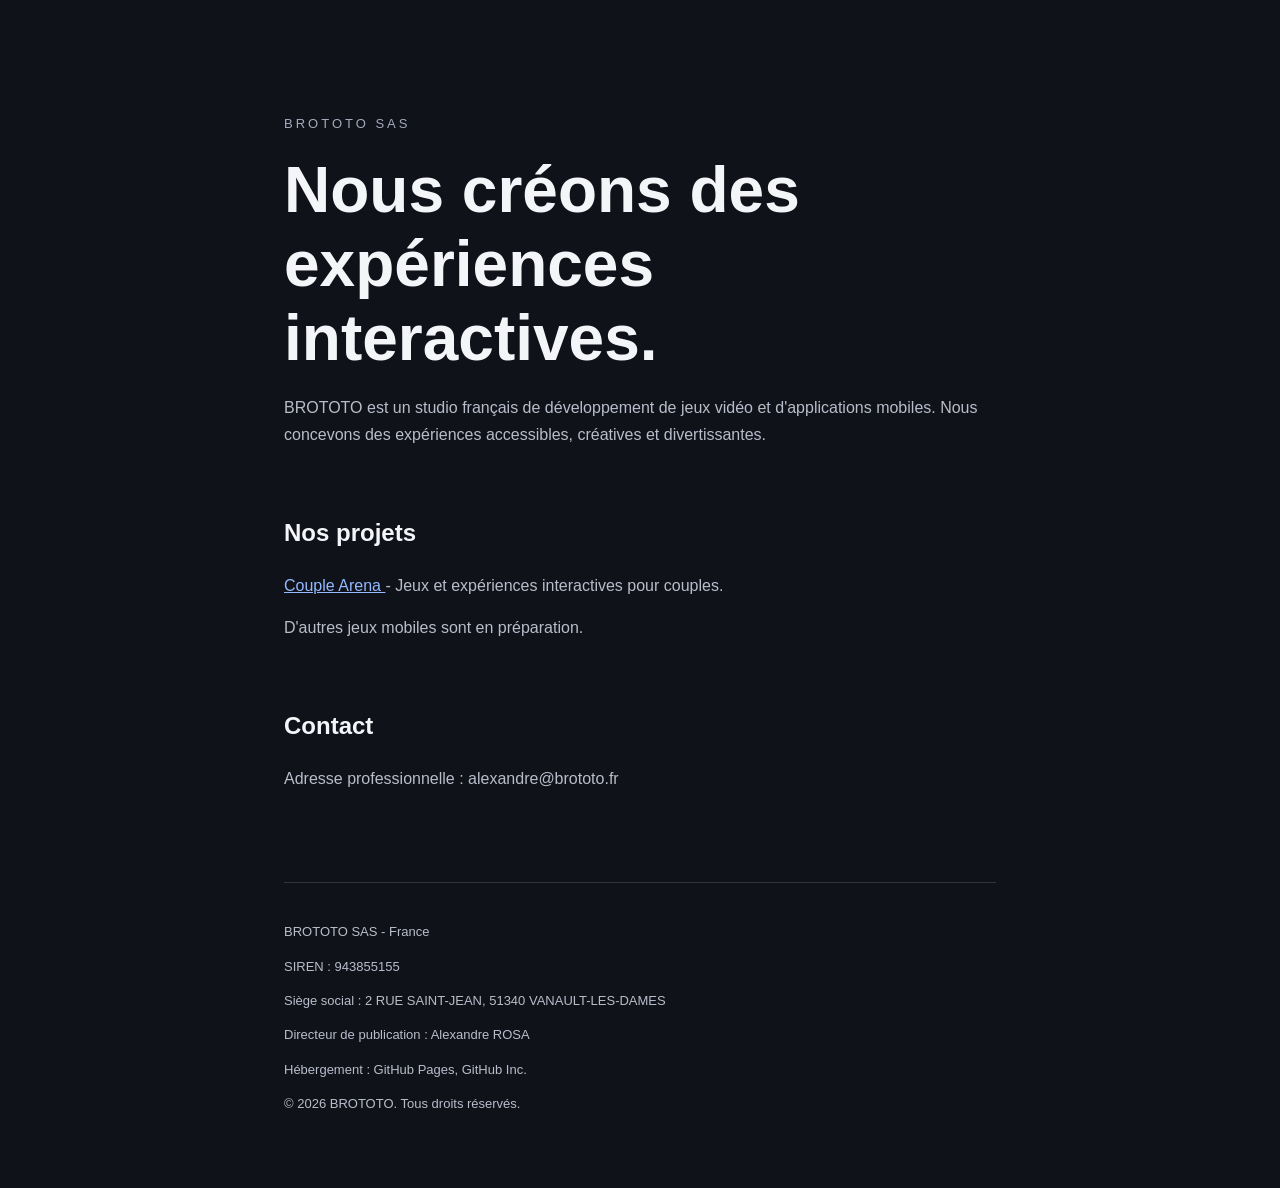
==== index.html @ 340cdde4 "Remove capital social information from footer" ====
<!DOCTYPE html>
<html lang="fr">
<head>
  <meta charset="UTF-8">
  <meta name="viewport" content="width=device-width, initial-scale=1">
  <meta name="description"
        content="BROTOTO, studio de développement de jeux et applications mobiles.">
  <title>BROTOTO - Jeux et applications</title>
  <style>
    * { box-sizing: border-box; }
    body {
      margin: 0;
      background: #10121a;
      color: #f4f5f8;
      font: 16px Arial, sans-serif;
      line-height: 1.65;
    }
    main {
      max-width: 760px;
      margin: 0 auto;
      padding: 100px 24px 60px;
    }
    .tag {
      color: #a5a9bb;
      letter-spacing: 3px;
      font-size: 13px;
    }
    h1 {
      font-size: clamp(36px, 7vw, 64px);
      line-height: 1.15;
      margin: 20px 0;
    }
    p { color: #b9bdca; }
    a { color: #94b9ff; }
    section { margin-top: 65px; }
    footer {
      margin-top: 90px;
      border-top: 1px solid #303440;
      padding-top: 25px;
      font-size: 13px;
      color: #9296a4;
    }
  </style>
</head>
<body>
  <main>
    <p class="tag">BROTOTO SAS</p>

    <h1>Nous créons des expériences interactives.</h1>

    <p>
      BROTOTO est un studio français de développement
      de jeux vidéo et d'applications mobiles.
      Nous concevons des expériences accessibles,
      créatives et divertissantes.
    </p>

    <section>
      <h2>Nos projets</h2>
      <p>
        <a href="https://couple-arena.com">
          Couple Arena
        </a>
        - Jeux et expériences interactives pour couples.
      </p>
      <p>
        D'autres jeux mobiles sont en préparation.
      </p>
    </section>

    <section>
      <h2>Contact</h2>
      <p>Adresse professionnelle : alexandre@brototo.fr</p>
    </section>

    <footer>
      <p>BROTOTO SAS - France</p>
      <p>SIREN : 943855155</p>
      <p>Siège social : 2 RUE SAINT-JEAN, 51340 VANAULT-LES-DAMES</p>
      <p>Directeur de publication : Alexandre ROSA</p>
      <p>Hébergement : GitHub Pages, GitHub Inc.</p>
      <p>© 2026 BROTOTO. Tous droits réservés.</p>
    </footer>
  </main>
</body>
</html>
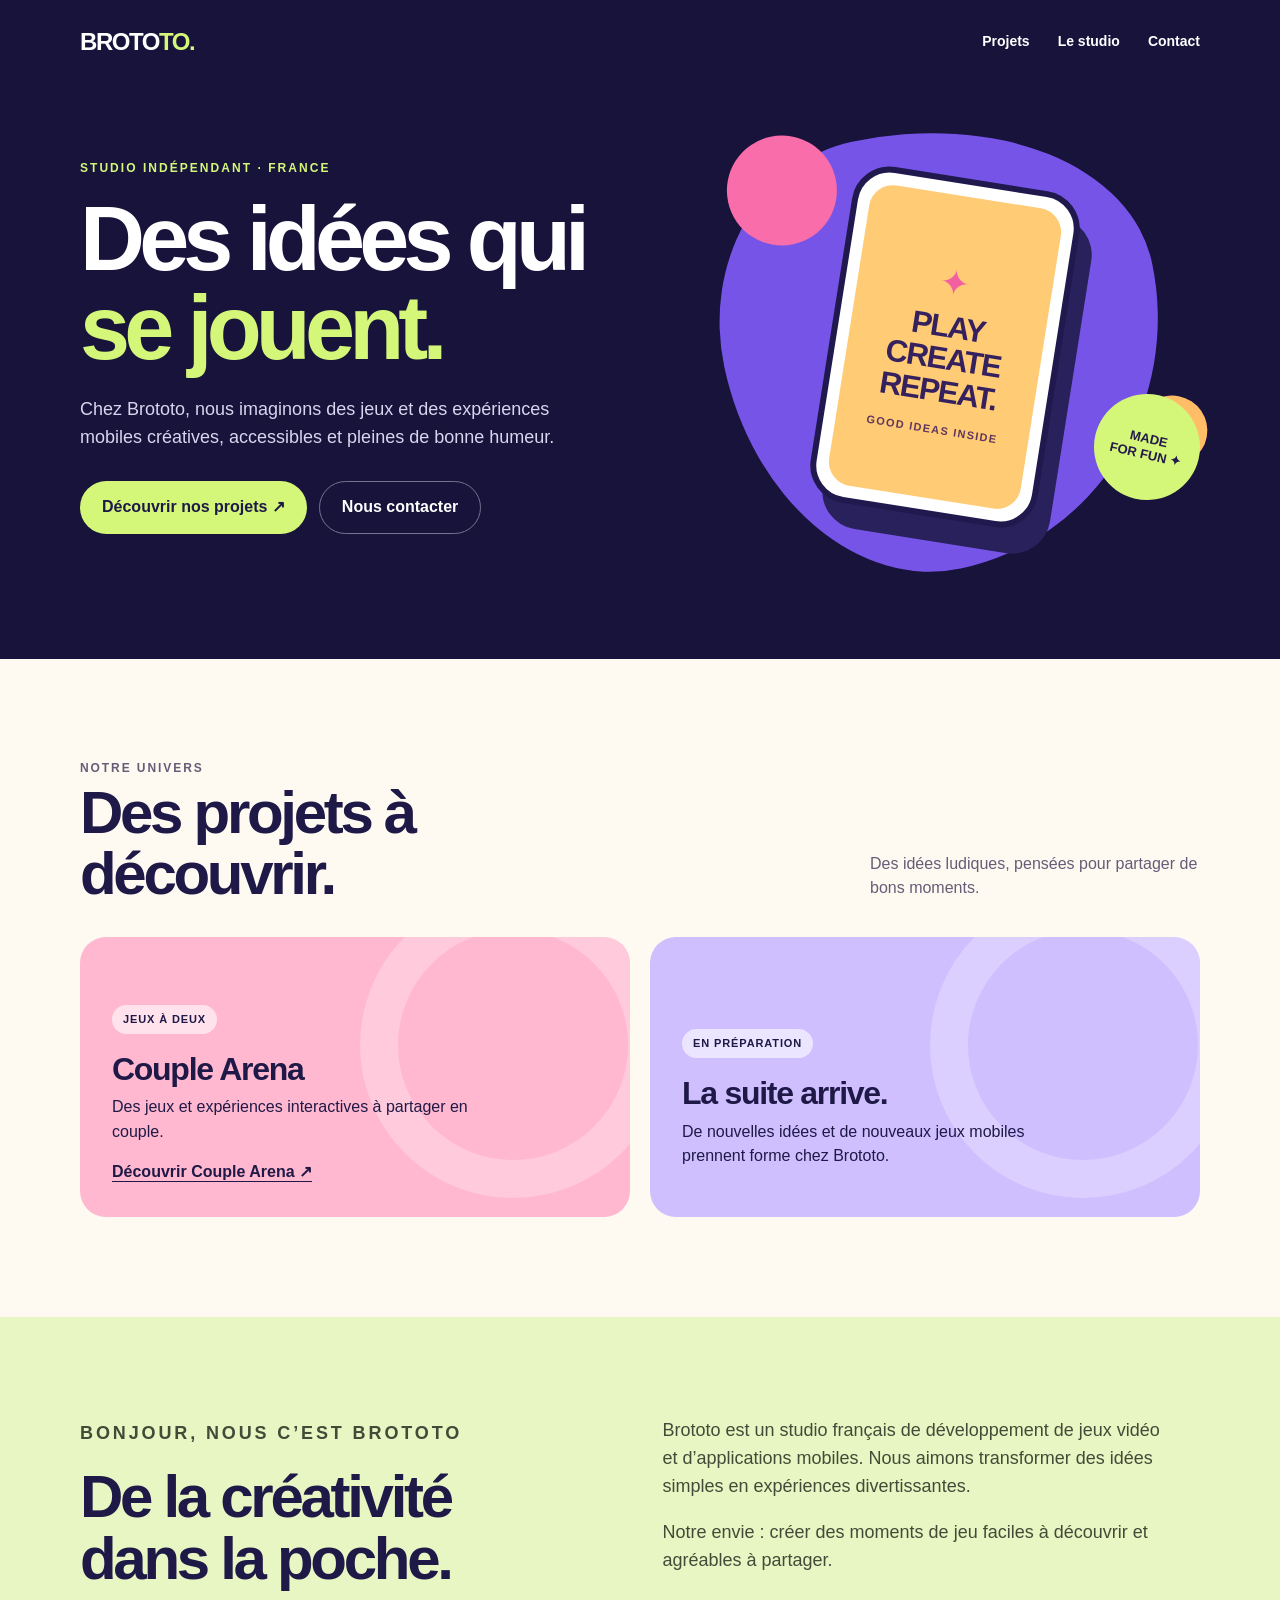
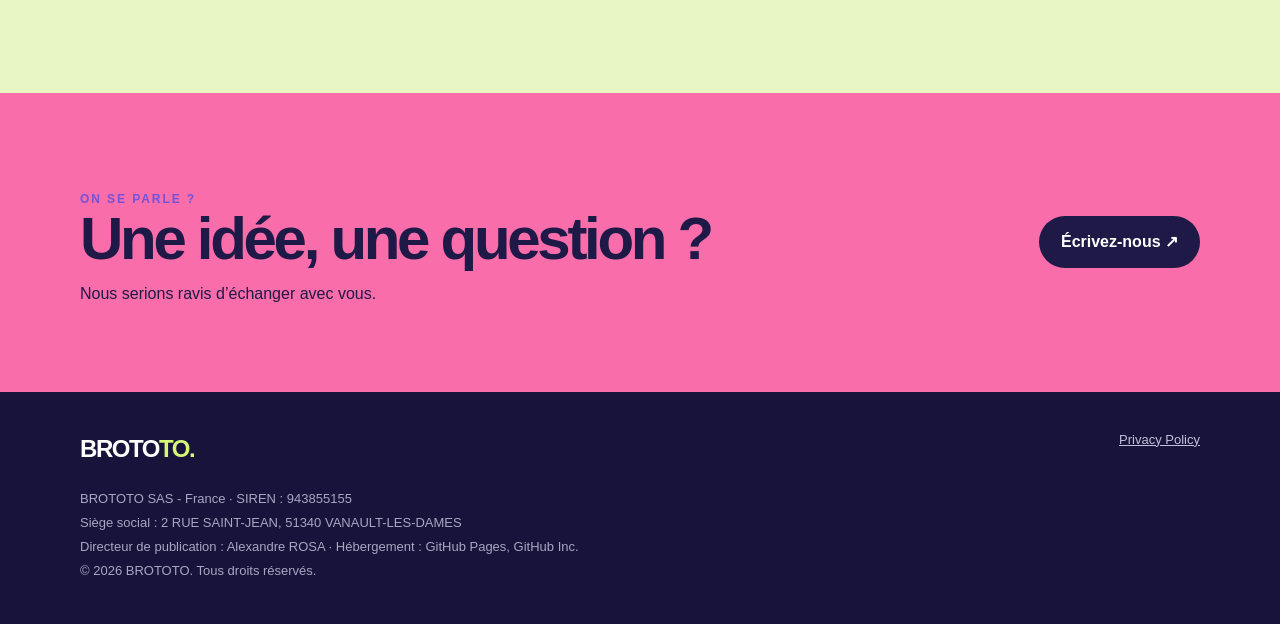
==== commit adaa6c1a: "Revise HTML structure and update site metadata Updated the website's meta description and title, mod" ====
--- a/index.html
+++ b/index.html
@@ -1,87 +1,123 @@
-
 <!DOCTYPE html>
 <html lang="fr">
 <head>
   <meta charset="UTF-8">
   <meta name="viewport" content="width=device-width, initial-scale=1">
-  <meta name="description"
-        content="BROTOTO, studio de développement de jeux et applications mobiles.">
-  <title>BROTOTO - Jeux et applications</title>
+  <meta name="description" content="Brototo est un studio français qui imagine des jeux et des expériences mobiles créatives.">
+  <meta name="theme-color" content="#17133b">
+  <title>BROTOTO — Des idées qui se jouent</title>
   <style>
+    :root { color-scheme: light; --ink: #1e1947; --pink: #f86daa; --purple: #7654e8; --lime: #d5f779; --cream: #fffaf1; }
     * { box-sizing: border-box; }
-    body {
-      margin: 0;
-      background: #10121a;
-      color: #f4f5f8;
-      font: 16px Arial, sans-serif;
-      line-height: 1.65;
+    html { scroll-behavior: smooth; }
+    body { margin: 0; background: var(--cream); color: var(--ink); font-family: Arial, Helvetica, sans-serif; line-height: 1.55; }
+    a { color: inherit; }
+    a:focus-visible { outline: 3px solid #f86daa; outline-offset: 5px; }
+    .wrap { width: min(1120px, calc(100% - 48px)); margin: auto; }
+    header { background: #17133b; color: white; }
+    .nav { min-height: 84px; display: flex; justify-content: space-between; align-items: center; gap: 24px; }
+    .brand { text-decoration: none; font-size: 24px; font-weight: 900; letter-spacing: -.06em; }
+    .brand span { color: var(--lime); }
+    nav { display: flex; gap: 28px; align-items: center; font-size: 14px; font-weight: 700; }
+    nav a { text-decoration: none; }
+    nav a:hover { color: var(--lime); }
+    .hero { overflow: hidden; background: #17133b; color: white; }
+    .hero-grid { display: grid; grid-template-columns: 1.05fr .95fr; gap: 45px; align-items: center; min-height: 575px; padding-top: 45px; padding-bottom: 95px; }
+    .eyebrow { margin: 0 0 18px; color: var(--lime); font-size: 12px; font-weight: 800; letter-spacing: .17em; text-transform: uppercase; }
+    h1, h2, h3, p { margin-top: 0; }
+    h1 { max-width: 650px; margin-bottom: 24px; font-size: clamp(52px, 7.5vw, 90px); line-height: .98; letter-spacing: -.065em; }
+    h1 em { color: var(--lime); font-style: normal; }
+    .intro { max-width: 500px; color: #d8d5ee; font-size: 18px; }
+    .actions { display: flex; flex-wrap: wrap; gap: 12px; margin-top: 30px; }
+    .button { display: inline-flex; align-items: center; justify-content: center; min-height: 52px; padding: 13px 22px; border-radius: 100px; background: var(--lime); color: var(--ink); font-weight: 800; text-decoration: none; transition: transform .2s; }
+    .button:hover { transform: translateY(-3px); }
+    .button.secondary { color: white; border: 1px solid #77718f; background: transparent; }
+    .art { position: relative; min-height: 390px; display: grid; place-items: center; }
+    .art-bg { position: absolute; width: min(100%, 440px); aspect-ratio: 1; border-radius: 39% 61% 57% 43% / 44% 41% 59% 56%; background: #7654e8; transform: rotate(-12deg); }
+    .art-bg::before, .art-bg::after { content: ''; position: absolute; border-radius: 50%; }
+    .art-bg::before { width: 110px; height: 110px; top: -22px; left: 38px; background: #f86daa; }
+    .art-bg::after { width: 70px; height: 70px; right: -20px; bottom: 56px; background: #ffbd67; }
+    .phone { z-index: 1; width: 230px; height: 340px; padding: 12px; border: 6px solid #20194e; border-radius: 38px; background: #fff; box-shadow: 16px 24px 0 #29215b; transform: rotate(9deg); }
+    .screen { height: 100%; display: flex; flex-direction: column; align-items: center; justify-content: center; border-radius: 24px; background: #ffcb75; text-align: center; overflow: hidden; }
+    .screen .sparkle { color: #f260a1; font-size: 36px; }
+    .screen strong { padding: 0 12px; color: #35215e; font-size: 31px; line-height: 1.05; letter-spacing: -.05em; }
+    .screen small { margin-top: 14px; color: #61365d; font-weight: 800; font-size: 11px; letter-spacing: .12em; }
+    .sticker { position: absolute; z-index: 2; right: 0; bottom: 42px; display: grid; place-items: center; width: 106px; height: 106px; border-radius: 50%; background: var(--lime); color: #241b4a; font-size: 13px; line-height: 1.2; font-weight: 900; text-align: center; transform: rotate(13deg); }
+    section { padding: 100px 0; }
+    .section-top { display: flex; align-items: end; justify-content: space-between; gap: 24px; margin-bottom: 32px; }
+    .section-top p { max-width: 330px; margin-bottom: 4px; color: #635d77; }
+    .section-label { color: #7453d8; font-size: 12px; font-weight: 900; letter-spacing: .16em; text-transform: uppercase; }
+    h2 { margin-bottom: 0; font-size: clamp(38px, 5vw, 60px); line-height: 1.03; letter-spacing: -.055em; }
+    .projects { display: grid; grid-template-columns: 1fr 1fr; gap: 20px; }
+    .project { position: relative; min-height: 280px; padding: 32px; border-radius: 26px; overflow: hidden; display: flex; flex-direction: column; align-items: start; justify-content: end; }
+    .project::after { content: ''; position: absolute; width: 230px; height: 230px; border: 38px solid rgba(255,255,255,.25); border-radius: 50%; right: -36px; top: -45px; }
+    .project > * { position: relative; z-index: 1; }
+    .project.couple { background: #ffb8cf; }
+    .project.future { background: #cfbfff; }
+    .pill { padding: 6px 11px; border-radius: 50px; background: rgba(255,255,255,.6); font-size: 11px; font-weight: 800; letter-spacing: .08em; text-transform: uppercase; }
+    .project h3 { margin: 18px 0 8px; font-size: 32px; line-height: 1.1; letter-spacing: -.04em; }
+    .project p { max-width: 360px; margin-bottom: 16px; }
+    .project a { font-weight: 800; text-underline-offset: 4px; }
+    .about { background: #e8f6c3; }
+    .about-grid { display: grid; grid-template-columns: 1fr 1fr; gap: 45px; align-items: center; }
+    .about p { max-width: 500px; font-size: 18px; color: #454a38; }
+    .contact { padding: 85px 0; background: #f86daa; }
+    .contact-row { display: flex; flex-wrap: wrap; justify-content: space-between; align-items: center; gap: 30px; }
+    .contact p { margin: 12px 0 0; }
+    .contact .button { background: #1e1947; color: white; }
+    footer { padding: 38px 0; color: #c3bfdb; background: #17133b; font-size: 13px; }
+    .footer-top { display: flex; flex-wrap: wrap; justify-content: space-between; gap: 20px; }
+    footer .brand { color: white; }
+    .legal { margin-top: 22px; color: #aaa5c2; }
+    .legal p { margin: 4px 0; }
+    @media (max-width: 720px) {
+      .wrap { width: min(100% - 36px, 1120px); }
+      .nav { min-height: 72px; }
+      nav { gap: 16px; font-size: 13px; }
+      .hero-grid, .about-grid { grid-template-columns: 1fr; }
+      .hero-grid { gap: 5px; padding-top: 60px; padding-bottom: 65px; }
+      .art { min-height: 360px; }
+      .art-bg { width: 320px; }
+      .phone { width: 195px; height: 295px; }
+      .sticker { right: 3%; }
+      section { padding: 70px 0; }
+      .section-top { align-items: start; flex-direction: column; }
+      .projects { grid-template-columns: 1fr; }
     }
-    main {
-      max-width: 760px;
-      margin: 0 auto;
-      padding: 100px 24px 60px;
-    }
-    .tag {
-      color: #a5a9bb;
-      letter-spacing: 3px;
-      font-size: 13px;
-    }
-    h1 {
-      font-size: clamp(36px, 7vw, 64px);
-      line-height: 1.15;
-      margin: 20px 0;
-    }
-    p { color: #b9bdca; }
-    a { color: #94b9ff; }
-    section { margin-top: 65px; }
-    footer {
-      margin-top: 90px;
-      border-top: 1px solid #303440;
-      padding-top: 25px;
-      font-size: 13px;
-      color: #9296a4;
-    }
+    @media (prefers-reduced-motion: reduce) { html { scroll-behavior: auto; } .button { transition: none; } }
   </style>
 </head>
 <body>
-  <main>
-    <p class="tag">BROTOTO SAS</p>
-
-    <h1>Nous créons des expériences interactives.</h1>
-
-    <p>
-      BROTOTO est un studio français de développement
-      de jeux vidéo et d'applications mobiles.
-      Nous concevons des expériences accessibles,
-      créatives et divertissantes.
-    </p>
-
-    <section>
-      <h2>Nos projets</h2>
-      <p>
-        <a href="https://couple-arena.com">
-          Couple Arena
-        </a>
-        - Jeux et expériences interactives pour couples.
-      </p>
-      <p>
-        D'autres jeux mobiles sont en préparation.
-      </p>
+  <header>
+    <div class="wrap nav">
+      <a class="brand" href="#top" aria-label="Brototo, accueil">BROTO<span>TO.</span></a>
+      <nav aria-label="Navigation principale"><a href="#projets">Projets</a><a href="#studio">Le studio</a><a href="#contact">Contact</a></nav>
+    </div>
+  </header>
+  <main id="top">
+    <div class="hero">
+      <div class="wrap hero-grid">
+        <div>
+          <p class="eyebrow">Studio indépendant · France</p>
+          <h1>Des idées qui <em>se jouent.</em></h1>
+          <p class="intro">Chez Brototo, nous imaginons des jeux et des expériences mobiles créatives, accessibles et pleines de bonne humeur.</p>
+          <div class="actions"><a class="button" href="#projets">Découvrir nos projets <span aria-hidden="true">&nbsp;↗</span></a><a class="button secondary" href="#contact">Nous contacter</a></div>
+        </div>
+        <div class="art" aria-hidden="true"><div class="art-bg"></div><div class="phone"><div class="screen"><span class="sparkle">✦</span><strong>PLAY<br>CREATE<br>REPEAT.</strong><small>GOOD IDEAS INSIDE</small></div></div><div class="sticker">MADE<br>FOR FUN ✦</div></div>
+      </div>
+    </div>
+    <section id="projets">
+      <div class="wrap">
+        <div class="section-top"><div><p class="section-label">Notre univers</p><h2>Des projets à<br>découvrir.</h2></div><p>Des idées ludiques, pensées pour partager de bons moments.</p></div>
+        <div class="projects">
+          <article class="project couple"><span class="pill">Jeux à deux</span><h3>Couple Arena</h3><p>Des jeux et expériences interactives à partager en couple.</p><a href="https://couple-arena.com">Découvrir Couple Arena ↗</a></article>
+          <article class="project future"><span class="pill">En préparation</span><h3>La suite arrive.</h3><p>De nouvelles idées et de nouveaux jeux mobiles prennent forme chez Brototo.</p></article>
+        </div>
+      </div>
     </section>
-
-    <section>
-      <h2>Contact</h2>
-      <p>Adresse professionnelle : alexandre@brototo.fr</p>
-    </section>
-
-    <footer>
-      <p>BROTOTO SAS - France</p>
-      <p>SIREN : 943855155</p>
-      <p>Siège social : 2 RUE SAINT-JEAN, 51340 VANAULT-LES-DAMES</p>
-      <p>Directeur de publication : Alexandre ROSA</p>
-      <p>Hébergement : GitHub Pages, GitHub Inc.</p>
-      <p>© 2026 BROTOTO. Tous droits réservés.</p>
-    </footer>
+    <section id="studio" class="about"><div class="wrap about-grid"><div><p class="section-label">Bonjour, nous c’est Brototo</p><h2>De la créativité<br>dans la poche.</h2></div><div><p>Brototo est un studio français de développement de jeux vidéo et d’applications mobiles. Nous aimons transformer des idées simples en expériences divertissantes.</p><p>Notre envie : créer des moments de jeu faciles à découvrir et agréables à partager.</p></div></div></section>
+    <section id="contact" class="contact"><div class="wrap contact-row"><div><p class="section-label">On se parle ?</p><h2>Une idée, une question ?</h2><p>Nous serions ravis d’échanger avec vous.</p></div><a class="button" href="mailto:alexandre@brototo.fr">Écrivez-nous ↗</a></div></section>
   </main>
+  <footer><div class="wrap"><div class="footer-top"><a class="brand" href="#top">BROTO<span>TO.</span></a><a href="/privacy/">Privacy Policy</a></div><div class="legal"><p>BROTOTO SAS - France · SIREN : 943855155</p><p>Siège social : 2 RUE SAINT-JEAN, 51340 VANAULT-LES-DAMES</p><p>Directeur de publication : Alexandre ROSA · Hébergement : GitHub Pages, GitHub Inc.</p><p>© 2026 BROTOTO. Tous droits réservés.</p></div></div></footer>
 </body>
 </html>
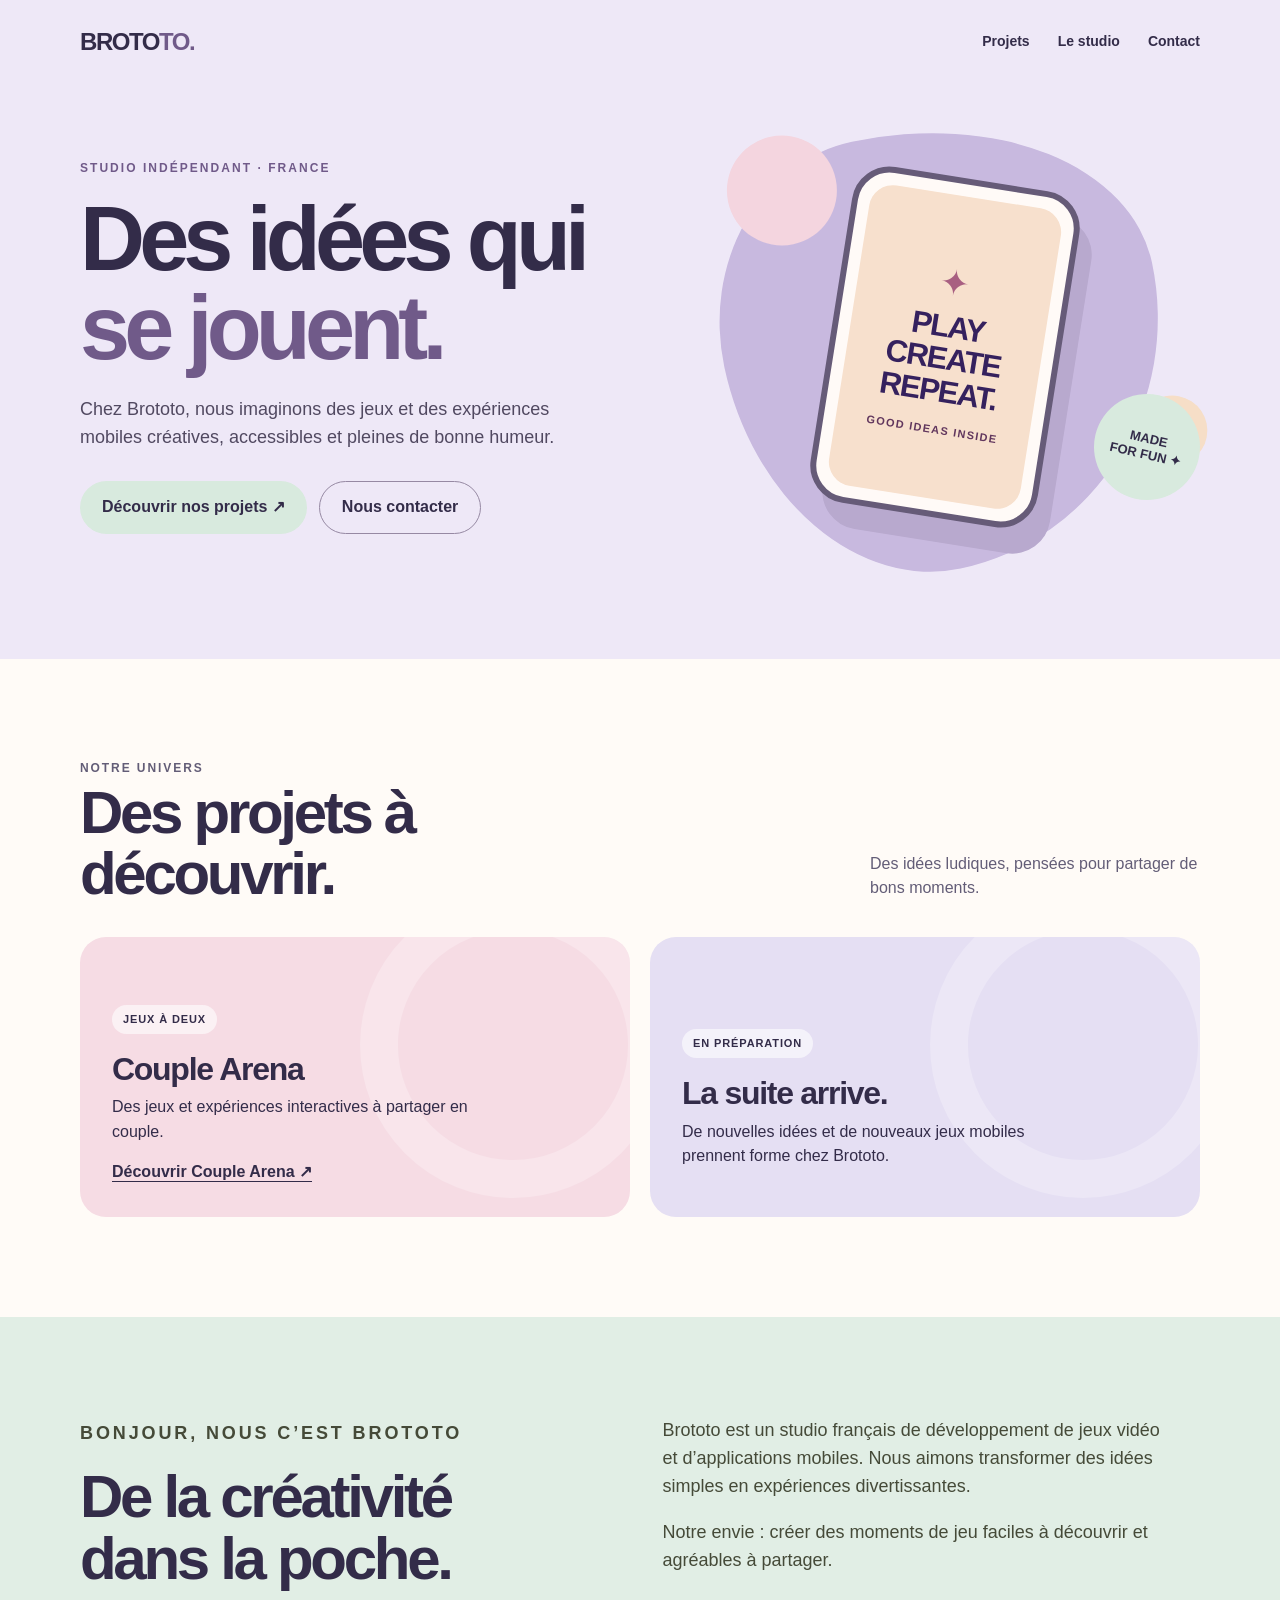
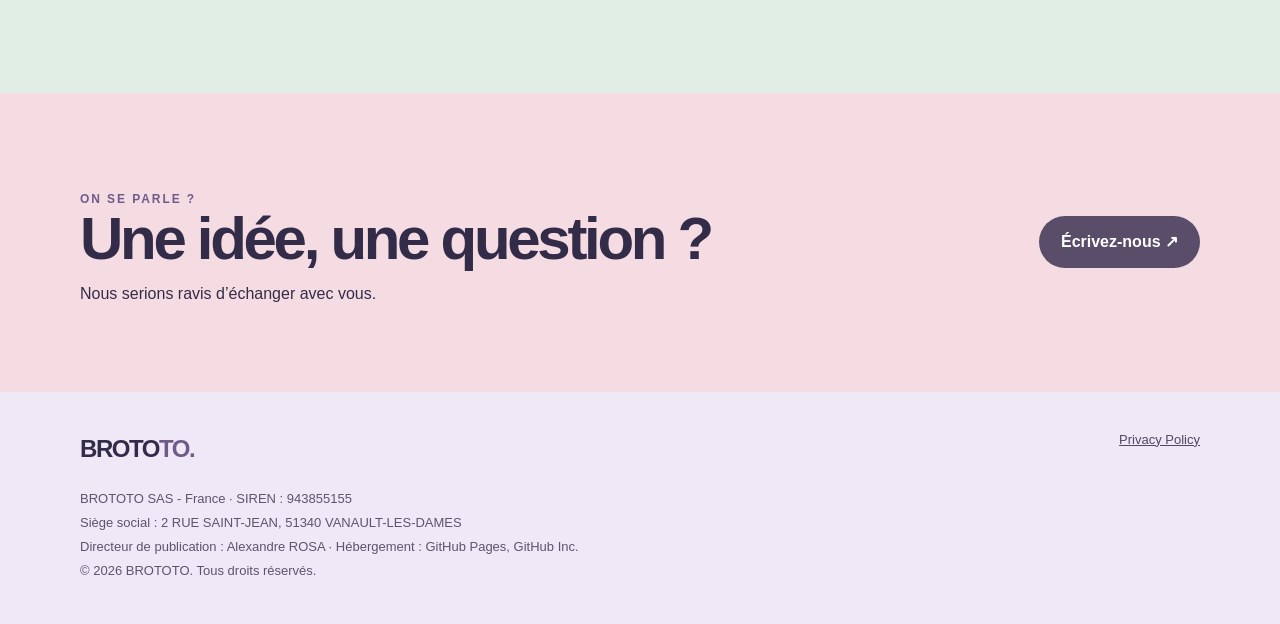
==== commit d127a7b1: "Refactor styles and theme colors in index.html Updated theme colors and various styles for improved " ====
--- a/index.html
+++ b/index.html
@@ -4,71 +4,71 @@
   <meta charset="UTF-8">
   <meta name="viewport" content="width=device-width, initial-scale=1">
   <meta name="description" content="Brototo est un studio français qui imagine des jeux et des expériences mobiles créatives.">
-  <meta name="theme-color" content="#17133b">
+  <meta name="theme-color" content="#eee8f7">
   <title>BROTOTO — Des idées qui se jouent</title>
   <style>
-    :root { color-scheme: light; --ink: #1e1947; --pink: #f86daa; --purple: #7654e8; --lime: #d5f779; --cream: #fffaf1; }
+    :root { color-scheme: light; --ink: #332c49; --pink: #f4d5df; --purple: #705a89; --mint: #d8eade; --cream: #fffbf7; --lavender: #eee8f7; }
     * { box-sizing: border-box; }
     html { scroll-behavior: smooth; }
     body { margin: 0; background: var(--cream); color: var(--ink); font-family: Arial, Helvetica, sans-serif; line-height: 1.55; }
     a { color: inherit; }
-    a:focus-visible { outline: 3px solid #f86daa; outline-offset: 5px; }
+    a:focus-visible { outline: 3px solid #705a89; outline-offset: 5px; }
     .wrap { width: min(1120px, calc(100% - 48px)); margin: auto; }
-    header { background: #17133b; color: white; }
+    header { background: var(--lavender); color: var(--ink); }
     .nav { min-height: 84px; display: flex; justify-content: space-between; align-items: center; gap: 24px; }
     .brand { text-decoration: none; font-size: 24px; font-weight: 900; letter-spacing: -.06em; }
-    .brand span { color: var(--lime); }
+    .brand span { color: #705a89; }
     nav { display: flex; gap: 28px; align-items: center; font-size: 14px; font-weight: 700; }
     nav a { text-decoration: none; }
-    nav a:hover { color: var(--lime); }
-    .hero { overflow: hidden; background: #17133b; color: white; }
+    nav a:hover { color: #705a89; }
+    .hero { overflow: hidden; background: var(--lavender); color: var(--ink); }
     .hero-grid { display: grid; grid-template-columns: 1.05fr .95fr; gap: 45px; align-items: center; min-height: 575px; padding-top: 45px; padding-bottom: 95px; }
-    .eyebrow { margin: 0 0 18px; color: var(--lime); font-size: 12px; font-weight: 800; letter-spacing: .17em; text-transform: uppercase; }
+    .eyebrow { margin: 0 0 18px; color: #705a89; font-size: 12px; font-weight: 800; letter-spacing: .17em; text-transform: uppercase; }
     h1, h2, h3, p { margin-top: 0; }
     h1 { max-width: 650px; margin-bottom: 24px; font-size: clamp(52px, 7.5vw, 90px); line-height: .98; letter-spacing: -.065em; }
-    h1 em { color: var(--lime); font-style: normal; }
-    .intro { max-width: 500px; color: #d8d5ee; font-size: 18px; }
+    h1 em { color: #705a89; font-style: normal; }
+    .intro { max-width: 500px; color: #514961; font-size: 18px; }
     .actions { display: flex; flex-wrap: wrap; gap: 12px; margin-top: 30px; }
-    .button { display: inline-flex; align-items: center; justify-content: center; min-height: 52px; padding: 13px 22px; border-radius: 100px; background: var(--lime); color: var(--ink); font-weight: 800; text-decoration: none; transition: transform .2s; }
+    .button { display: inline-flex; align-items: center; justify-content: center; min-height: 52px; padding: 13px 22px; border-radius: 100px; background: var(--mint); color: var(--ink); font-weight: 800; text-decoration: none; transition: transform .2s; }
     .button:hover { transform: translateY(-3px); }
-    .button.secondary { color: white; border: 1px solid #77718f; background: transparent; }
+    .button.secondary { color: var(--ink); border: 1px solid #9689a3; background: transparent; }
     .art { position: relative; min-height: 390px; display: grid; place-items: center; }
-    .art-bg { position: absolute; width: min(100%, 440px); aspect-ratio: 1; border-radius: 39% 61% 57% 43% / 44% 41% 59% 56%; background: #7654e8; transform: rotate(-12deg); }
+    .art-bg { position: absolute; width: min(100%, 440px); aspect-ratio: 1; border-radius: 39% 61% 57% 43% / 44% 41% 59% 56%; background: #c8b9df; transform: rotate(-12deg); }
     .art-bg::before, .art-bg::after { content: ''; position: absolute; border-radius: 50%; }
-    .art-bg::before { width: 110px; height: 110px; top: -22px; left: 38px; background: #f86daa; }
-    .art-bg::after { width: 70px; height: 70px; right: -20px; bottom: 56px; background: #ffbd67; }
-    .phone { z-index: 1; width: 230px; height: 340px; padding: 12px; border: 6px solid #20194e; border-radius: 38px; background: #fff; box-shadow: 16px 24px 0 #29215b; transform: rotate(9deg); }
-    .screen { height: 100%; display: flex; flex-direction: column; align-items: center; justify-content: center; border-radius: 24px; background: #ffcb75; text-align: center; overflow: hidden; }
-    .screen .sparkle { color: #f260a1; font-size: 36px; }
+    .art-bg::before { width: 110px; height: 110px; top: -22px; left: 38px; background: #f4d5df; }
+    .art-bg::after { width: 70px; height: 70px; right: -20px; bottom: 56px; background: #f6dec7; }
+    .phone { z-index: 1; width: 230px; height: 340px; padding: 12px; border: 6px solid #665b78; border-radius: 38px; background: #fffaf7; box-shadow: 16px 24px 0 #b8a9ce; transform: rotate(9deg); }
+    .screen { height: 100%; display: flex; flex-direction: column; align-items: center; justify-content: center; border-radius: 24px; background: #f7e0cd; text-align: center; overflow: hidden; }
+    .screen .sparkle { color: #a85f81; font-size: 36px; }
     .screen strong { padding: 0 12px; color: #35215e; font-size: 31px; line-height: 1.05; letter-spacing: -.05em; }
     .screen small { margin-top: 14px; color: #61365d; font-weight: 800; font-size: 11px; letter-spacing: .12em; }
-    .sticker { position: absolute; z-index: 2; right: 0; bottom: 42px; display: grid; place-items: center; width: 106px; height: 106px; border-radius: 50%; background: var(--lime); color: #241b4a; font-size: 13px; line-height: 1.2; font-weight: 900; text-align: center; transform: rotate(13deg); }
+    .sticker { position: absolute; z-index: 2; right: 0; bottom: 42px; display: grid; place-items: center; width: 106px; height: 106px; border-radius: 50%; background: var(--mint); color: var(--ink); font-size: 13px; line-height: 1.2; font-weight: 900; text-align: center; transform: rotate(13deg); }
     section { padding: 100px 0; }
     .section-top { display: flex; align-items: end; justify-content: space-between; gap: 24px; margin-bottom: 32px; }
     .section-top p { max-width: 330px; margin-bottom: 4px; color: #635d77; }
-    .section-label { color: #7453d8; font-size: 12px; font-weight: 900; letter-spacing: .16em; text-transform: uppercase; }
+    .section-label { color: #705a89; font-size: 12px; font-weight: 900; letter-spacing: .16em; text-transform: uppercase; }
     h2 { margin-bottom: 0; font-size: clamp(38px, 5vw, 60px); line-height: 1.03; letter-spacing: -.055em; }
     .projects { display: grid; grid-template-columns: 1fr 1fr; gap: 20px; }
     .project { position: relative; min-height: 280px; padding: 32px; border-radius: 26px; overflow: hidden; display: flex; flex-direction: column; align-items: start; justify-content: end; }
     .project::after { content: ''; position: absolute; width: 230px; height: 230px; border: 38px solid rgba(255,255,255,.25); border-radius: 50%; right: -36px; top: -45px; }
     .project > * { position: relative; z-index: 1; }
-    .project.couple { background: #ffb8cf; }
-    .project.future { background: #cfbfff; }
+    .project.couple { background: #f6dce4; }
+    .project.future { background: #e5dff3; }
     .pill { padding: 6px 11px; border-radius: 50px; background: rgba(255,255,255,.6); font-size: 11px; font-weight: 800; letter-spacing: .08em; text-transform: uppercase; }
     .project h3 { margin: 18px 0 8px; font-size: 32px; line-height: 1.1; letter-spacing: -.04em; }
     .project p { max-width: 360px; margin-bottom: 16px; }
     .project a { font-weight: 800; text-underline-offset: 4px; }
-    .about { background: #e8f6c3; }
+    .about { background: #e1eee5; }
     .about-grid { display: grid; grid-template-columns: 1fr 1fr; gap: 45px; align-items: center; }
     .about p { max-width: 500px; font-size: 18px; color: #454a38; }
-    .contact { padding: 85px 0; background: #f86daa; }
+    .contact { padding: 85px 0; background: #f5dce3; }
     .contact-row { display: flex; flex-wrap: wrap; justify-content: space-between; align-items: center; gap: 30px; }
     .contact p { margin: 12px 0 0; }
-    .contact .button { background: #1e1947; color: white; }
-    footer { padding: 38px 0; color: #c3bfdb; background: #17133b; font-size: 13px; }
+    .contact .button { background: #594d69; color: white; }
+    footer { padding: 38px 0; color: #514961; background: #eee8f7; font-size: 13px; }
     .footer-top { display: flex; flex-wrap: wrap; justify-content: space-between; gap: 20px; }
-    footer .brand { color: white; }
-    .legal { margin-top: 22px; color: #aaa5c2; }
+    footer .brand { color: var(--ink); }
+    .legal { margin-top: 22px; color: #5d5569; }
     .legal p { margin: 4px 0; }
     @media (max-width: 720px) {
       .wrap { width: min(100% - 36px, 1120px); }
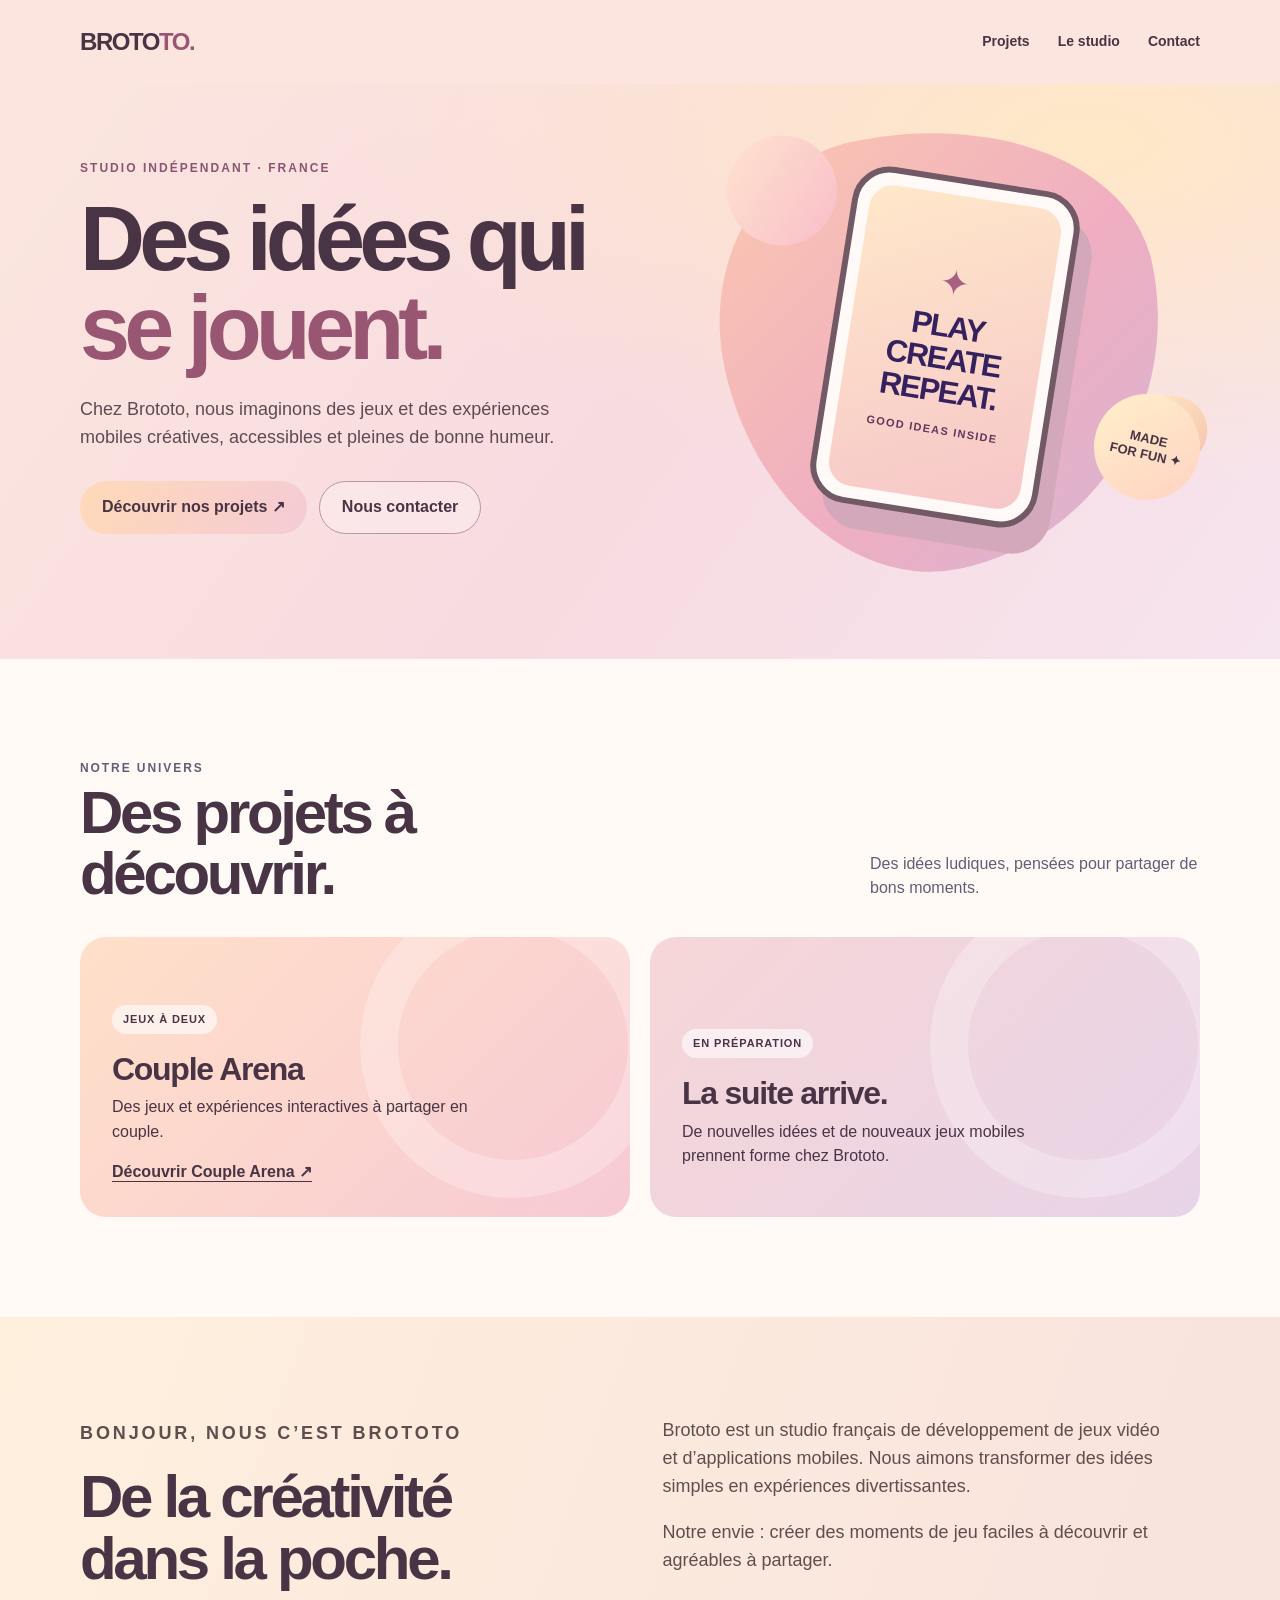
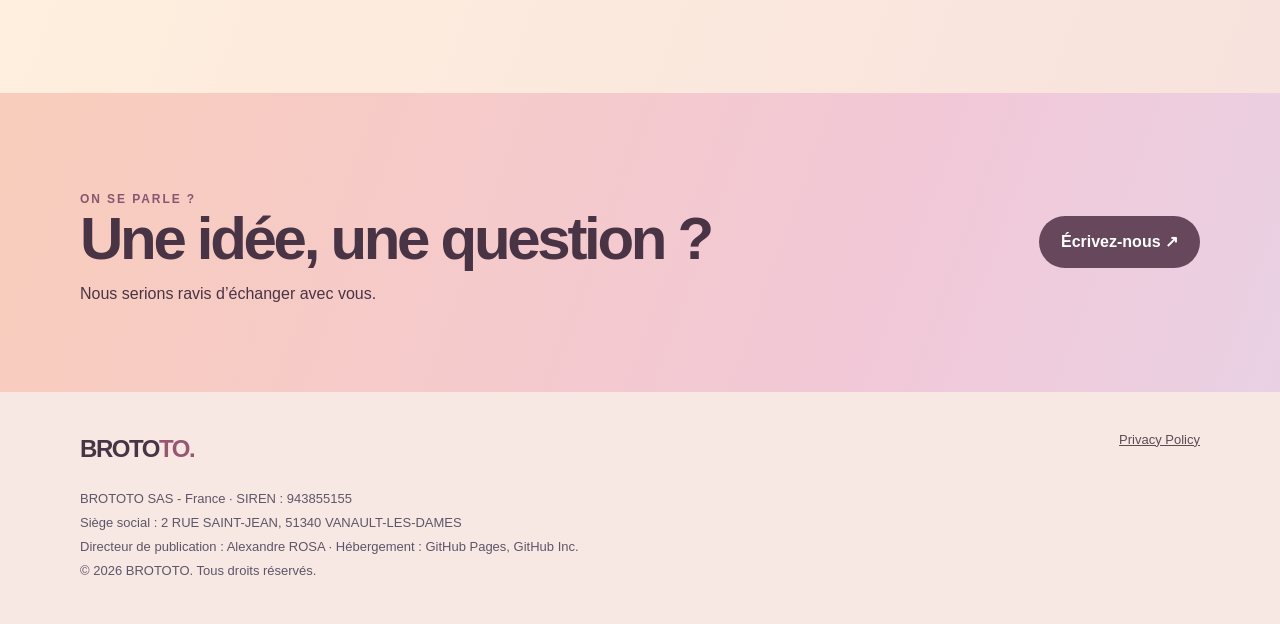
==== commit be2a8476: "Refactor styles and update theme color Updated theme color and various styles for improved aesthetic" ====
--- a/index.html
+++ b/index.html
@@ -4,68 +4,68 @@
   <meta charset="UTF-8">
   <meta name="viewport" content="width=device-width, initial-scale=1">
   <meta name="description" content="Brototo est un studio français qui imagine des jeux et des expériences mobiles créatives.">
-  <meta name="theme-color" content="#eee8f7">
+  <meta name="theme-color" content="#fbe5de">
   <title>BROTOTO — Des idées qui se jouent</title>
   <style>
-    :root { color-scheme: light; --ink: #332c49; --pink: #f4d5df; --purple: #705a89; --mint: #d8eade; --cream: #fffbf7; --lavender: #eee8f7; }
+    :root { color-scheme: light; --ink: #493445; --pink: #f8d2cc; --purple: #895570; --cream: #fffaf5; }
     * { box-sizing: border-box; }
     html { scroll-behavior: smooth; }
     body { margin: 0; background: var(--cream); color: var(--ink); font-family: Arial, Helvetica, sans-serif; line-height: 1.55; }
     a { color: inherit; }
-    a:focus-visible { outline: 3px solid #705a89; outline-offset: 5px; }
+    a:focus-visible { outline: 3px solid #895570; outline-offset: 5px; }
     .wrap { width: min(1120px, calc(100% - 48px)); margin: auto; }
-    header { background: var(--lavender); color: var(--ink); }
+    header { background: #fbe5de; color: var(--ink); }
     .nav { min-height: 84px; display: flex; justify-content: space-between; align-items: center; gap: 24px; }
     .brand { text-decoration: none; font-size: 24px; font-weight: 900; letter-spacing: -.06em; }
-    .brand span { color: #705a89; }
+    .brand span { color: #985673; }
     nav { display: flex; gap: 28px; align-items: center; font-size: 14px; font-weight: 700; }
     nav a { text-decoration: none; }
-    nav a:hover { color: #705a89; }
-    .hero { overflow: hidden; background: var(--lavender); color: var(--ink); }
+    nav a:hover { color: #985673; }
+    .hero { overflow: hidden; background: radial-gradient(ellipse at 85% 10%, #ffe8c6 0%, transparent 48%), linear-gradient(125deg, #fbe5de 5%, #f8dbe1 52%, #f6e4ee 100%); color: var(--ink); }
     .hero-grid { display: grid; grid-template-columns: 1.05fr .95fr; gap: 45px; align-items: center; min-height: 575px; padding-top: 45px; padding-bottom: 95px; }
-    .eyebrow { margin: 0 0 18px; color: #705a89; font-size: 12px; font-weight: 800; letter-spacing: .17em; text-transform: uppercase; }
+    .eyebrow { margin: 0 0 18px; color: #895570; font-size: 12px; font-weight: 800; letter-spacing: .17em; text-transform: uppercase; }
     h1, h2, h3, p { margin-top: 0; }
     h1 { max-width: 650px; margin-bottom: 24px; font-size: clamp(52px, 7.5vw, 90px); line-height: .98; letter-spacing: -.065em; }
-    h1 em { color: #705a89; font-style: normal; }
-    .intro { max-width: 500px; color: #514961; font-size: 18px; }
+    h1 em { color: #985673; font-style: normal; }
+    .intro { max-width: 500px; color: #5d4b54; font-size: 18px; }
     .actions { display: flex; flex-wrap: wrap; gap: 12px; margin-top: 30px; }
-    .button { display: inline-flex; align-items: center; justify-content: center; min-height: 52px; padding: 13px 22px; border-radius: 100px; background: var(--mint); color: var(--ink); font-weight: 800; text-decoration: none; transition: transform .2s; }
+    .button { display: inline-flex; align-items: center; justify-content: center; min-height: 52px; padding: 13px 22px; border-radius: 100px; background: linear-gradient(110deg, #ffd9b8, #f5cbd5); color: var(--ink); font-weight: 800; text-decoration: none; transition: transform .2s; }
     .button:hover { transform: translateY(-3px); }
-    .button.secondary { color: var(--ink); border: 1px solid #9689a3; background: transparent; }
+    .button.secondary { color: var(--ink); border: 1px solid #b796a1; background: rgba(255,255,255,.24); }
     .art { position: relative; min-height: 390px; display: grid; place-items: center; }
-    .art-bg { position: absolute; width: min(100%, 440px); aspect-ratio: 1; border-radius: 39% 61% 57% 43% / 44% 41% 59% 56%; background: #c8b9df; transform: rotate(-12deg); }
+    .art-bg { position: absolute; width: min(100%, 440px); aspect-ratio: 1; border-radius: 39% 61% 57% 43% / 44% 41% 59% 56%; background: linear-gradient(145deg, #fac5b1 5%, #efaec1 56%, #d7b4d2 100%); transform: rotate(-12deg); }
     .art-bg::before, .art-bg::after { content: ''; position: absolute; border-radius: 50%; }
-    .art-bg::before { width: 110px; height: 110px; top: -22px; left: 38px; background: #f4d5df; }
-    .art-bg::after { width: 70px; height: 70px; right: -20px; bottom: 56px; background: #f6dec7; }
-    .phone { z-index: 1; width: 230px; height: 340px; padding: 12px; border: 6px solid #665b78; border-radius: 38px; background: #fffaf7; box-shadow: 16px 24px 0 #b8a9ce; transform: rotate(9deg); }
-    .screen { height: 100%; display: flex; flex-direction: column; align-items: center; justify-content: center; border-radius: 24px; background: #f7e0cd; text-align: center; overflow: hidden; }
+    .art-bg::before { width: 110px; height: 110px; top: -22px; left: 38px; background: linear-gradient(135deg, #ffe3ce, #f8bdc9); }
+    .art-bg::after { width: 70px; height: 70px; right: -20px; bottom: 56px; background: linear-gradient(145deg, #ffe9c6, #f6c3ad); }
+    .phone { z-index: 1; width: 230px; height: 340px; padding: 12px; border: 6px solid #725966; border-radius: 38px; background: #fffaf7; box-shadow: 16px 24px 0 #d3a8ba; transform: rotate(9deg); }
+    .screen { height: 100%; display: flex; flex-direction: column; align-items: center; justify-content: center; border-radius: 24px; background: linear-gradient(155deg, #ffe8ca, #f6c6c8); text-align: center; overflow: hidden; }
     .screen .sparkle { color: #a85f81; font-size: 36px; }
     .screen strong { padding: 0 12px; color: #35215e; font-size: 31px; line-height: 1.05; letter-spacing: -.05em; }
     .screen small { margin-top: 14px; color: #61365d; font-weight: 800; font-size: 11px; letter-spacing: .12em; }
-    .sticker { position: absolute; z-index: 2; right: 0; bottom: 42px; display: grid; place-items: center; width: 106px; height: 106px; border-radius: 50%; background: var(--mint); color: var(--ink); font-size: 13px; line-height: 1.2; font-weight: 900; text-align: center; transform: rotate(13deg); }
+    .sticker { position: absolute; z-index: 2; right: 0; bottom: 42px; display: grid; place-items: center; width: 106px; height: 106px; border-radius: 50%; background: linear-gradient(135deg, #fff0ca, #ffd2c3); color: var(--ink); font-size: 13px; line-height: 1.2; font-weight: 900; text-align: center; transform: rotate(13deg); }
     section { padding: 100px 0; }
     .section-top { display: flex; align-items: end; justify-content: space-between; gap: 24px; margin-bottom: 32px; }
     .section-top p { max-width: 330px; margin-bottom: 4px; color: #635d77; }
-    .section-label { color: #705a89; font-size: 12px; font-weight: 900; letter-spacing: .16em; text-transform: uppercase; }
+    .section-label { color: #895570; font-size: 12px; font-weight: 900; letter-spacing: .16em; text-transform: uppercase; }
     h2 { margin-bottom: 0; font-size: clamp(38px, 5vw, 60px); line-height: 1.03; letter-spacing: -.055em; }
     .projects { display: grid; grid-template-columns: 1fr 1fr; gap: 20px; }
     .project { position: relative; min-height: 280px; padding: 32px; border-radius: 26px; overflow: hidden; display: flex; flex-direction: column; align-items: start; justify-content: end; }
     .project::after { content: ''; position: absolute; width: 230px; height: 230px; border: 38px solid rgba(255,255,255,.25); border-radius: 50%; right: -36px; top: -45px; }
     .project > * { position: relative; z-index: 1; }
-    .project.couple { background: #f6dce4; }
-    .project.future { background: #e5dff3; }
+    .project.couple { background: linear-gradient(135deg, #ffe0c9, #f7cad4); }
+    .project.future { background: linear-gradient(135deg, #f6d6d7, #e8d4e8); }
     .pill { padding: 6px 11px; border-radius: 50px; background: rgba(255,255,255,.6); font-size: 11px; font-weight: 800; letter-spacing: .08em; text-transform: uppercase; }
     .project h3 { margin: 18px 0 8px; font-size: 32px; line-height: 1.1; letter-spacing: -.04em; }
     .project p { max-width: 360px; margin-bottom: 16px; }
     .project a { font-weight: 800; text-underline-offset: 4px; }
-    .about { background: #e1eee5; }
+    .about { background: linear-gradient(110deg, #fff0de, #f8e2dd); }
     .about-grid { display: grid; grid-template-columns: 1fr 1fr; gap: 45px; align-items: center; }
-    .about p { max-width: 500px; font-size: 18px; color: #454a38; }
-    .contact { padding: 85px 0; background: #f5dce3; }
+    .about p { max-width: 500px; font-size: 18px; color: #604d4d; }
+    .contact { padding: 85px 0; background: linear-gradient(110deg, #f9cdbb, #f2c8d7 68%, #e9d1e4); }
     .contact-row { display: flex; flex-wrap: wrap; justify-content: space-between; align-items: center; gap: 30px; }
     .contact p { margin: 12px 0 0; }
-    .contact .button { background: #594d69; color: white; }
-    footer { padding: 38px 0; color: #514961; background: #eee8f7; font-size: 13px; }
+    .contact .button { background: #67475b; color: white; }
+    footer { padding: 38px 0; color: #5d4b54; background: #f8e8e3; font-size: 13px; }
     .footer-top { display: flex; flex-wrap: wrap; justify-content: space-between; gap: 20px; }
     footer .brand { color: var(--ink); }
     .legal { margin-top: 22px; color: #5d5569; }
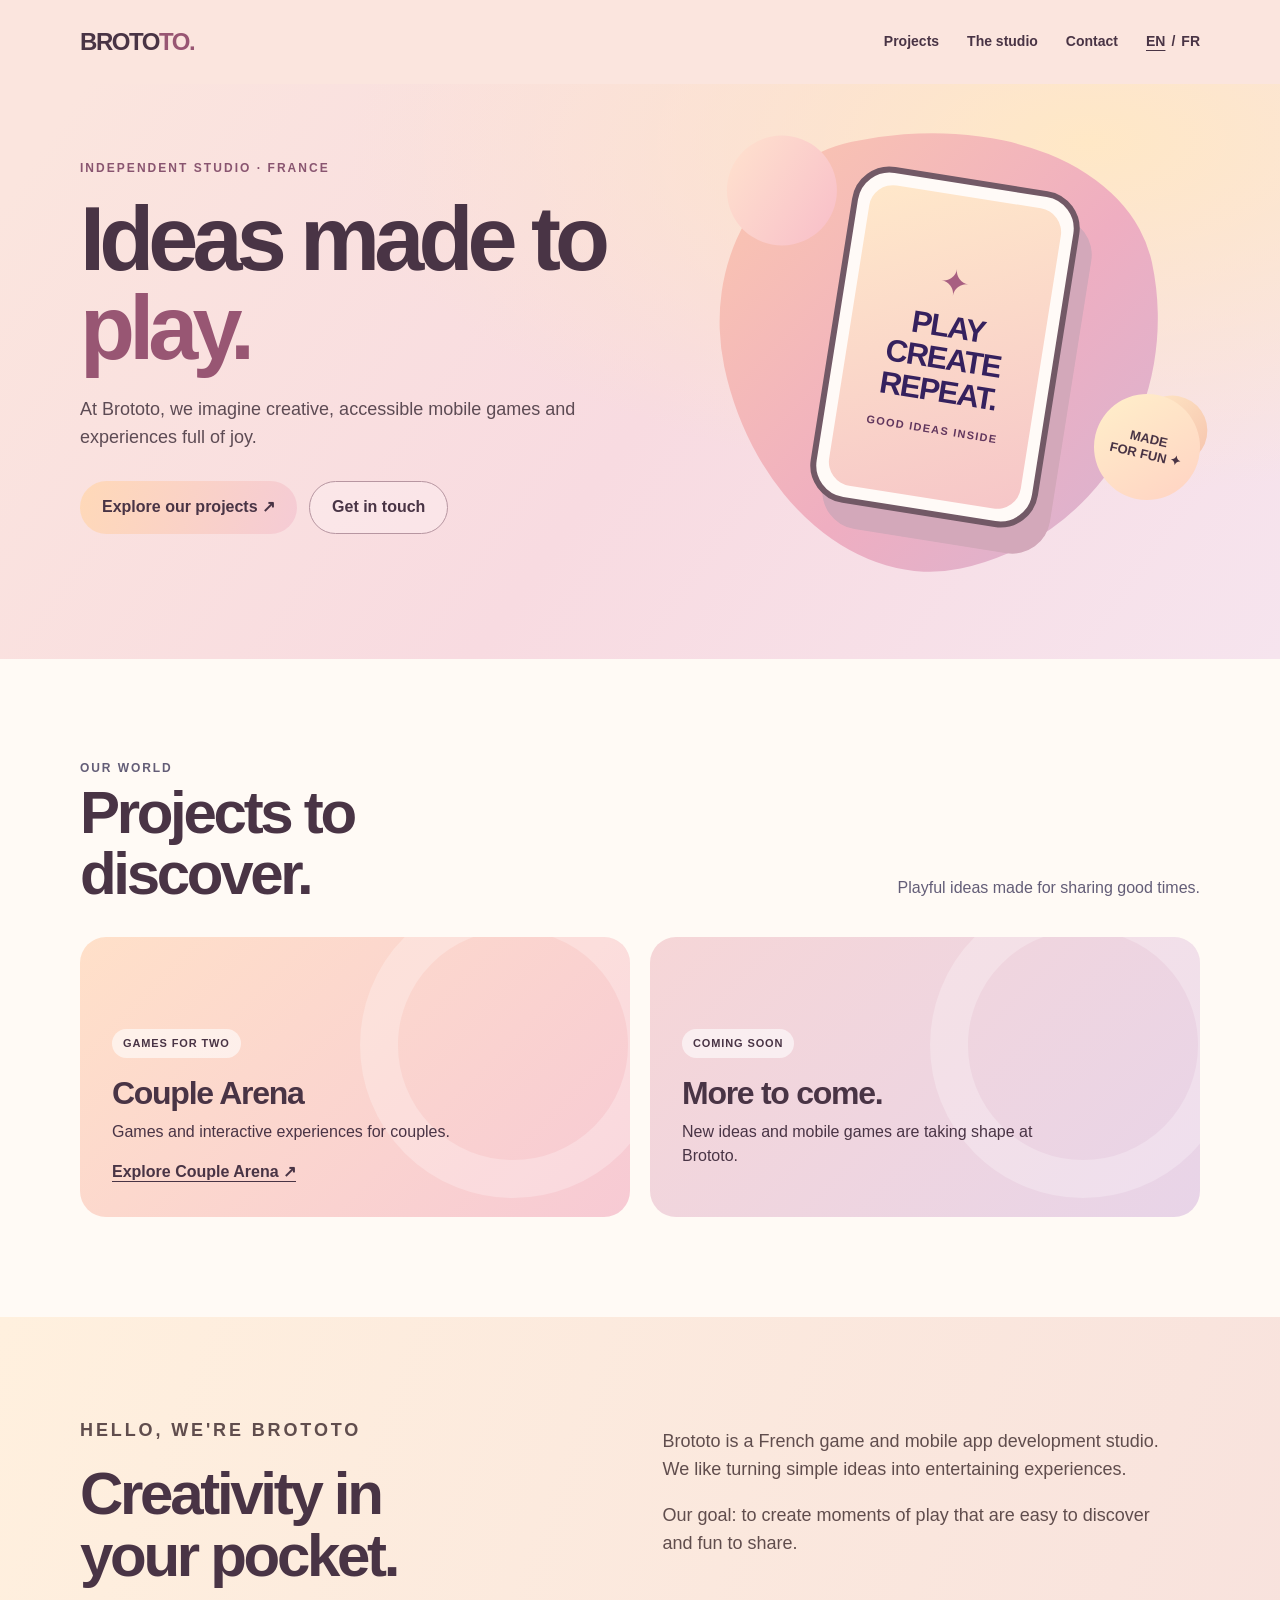
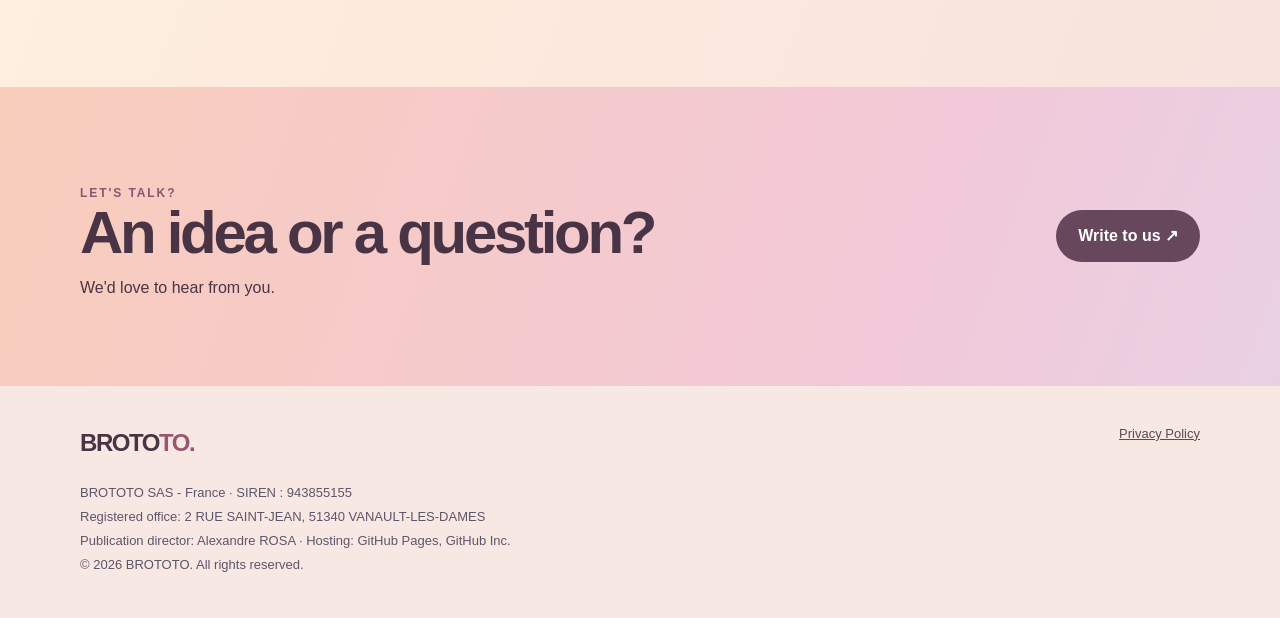
==== commit d83bd308: "Add English default and French language links" ====
--- a/index.html
+++ b/index.html
@@ -1,11 +1,12 @@
 <!DOCTYPE html>
-<html lang="fr">
+<html lang="en">
 <head>
   <meta charset="UTF-8">
   <meta name="viewport" content="width=device-width, initial-scale=1">
-  <meta name="description" content="Brototo est un studio français qui imagine des jeux et des expériences mobiles créatives.">
+  <meta name="description" content="Brototo is a French studio creating playful mobile games and experiences.">
   <meta name="theme-color" content="#fbe5de">
-  <title>BROTOTO — Des idées qui se jouent</title>
+  <title>BROTOTO — Ideas made to play</title>
+  <link rel="icon" type="image/png" href="/favicon.png">
   <style>
     :root { color-scheme: light; --ink: #493445; --pink: #f8d2cc; --purple: #895570; --cream: #fffaf5; }
     * { box-sizing: border-box; }
@@ -18,9 +19,12 @@
     .nav { min-height: 84px; display: flex; justify-content: space-between; align-items: center; gap: 24px; }
     .brand { text-decoration: none; font-size: 24px; font-weight: 900; letter-spacing: -.06em; }
     .brand span { color: #985673; }
+    .site-links { display: flex; align-items: center; gap: 28px; }
     nav { display: flex; gap: 28px; align-items: center; font-size: 14px; font-weight: 700; }
     nav a { text-decoration: none; }
     nav a:hover { color: #985673; }
+    .language-switch { gap: 6px; white-space: nowrap; }
+    .language-switch a[aria-current="page"] { text-decoration: underline; text-underline-offset: 4px; }
     .hero { overflow: hidden; background: radial-gradient(ellipse at 85% 10%, #ffe8c6 0%, transparent 48%), linear-gradient(125deg, #fbe5de 5%, #f8dbe1 52%, #f6e4ee 100%); color: var(--ink); }
     .hero-grid { display: grid; grid-template-columns: 1.05fr .95fr; gap: 45px; align-items: center; min-height: 575px; padding-top: 45px; padding-bottom: 95px; }
     .eyebrow { margin: 0 0 18px; color: #895570; font-size: 12px; font-weight: 800; letter-spacing: .17em; text-transform: uppercase; }
@@ -72,7 +76,8 @@
     .legal p { margin: 4px 0; }
     @media (max-width: 720px) {
       .wrap { width: min(100% - 36px, 1120px); }
-      .nav { min-height: 72px; }
+      .nav { min-height: 72px; flex-wrap: wrap; gap: 12px; padding: 16px 0; }
+      .site-links { width: 100%; justify-content: space-between; gap: 12px; }
       nav { gap: 16px; font-size: 13px; }
       .hero-grid, .about-grid { grid-template-columns: 1fr; }
       .hero-grid { gap: 5px; padding-top: 60px; padding-bottom: 65px; }
@@ -90,34 +95,112 @@
 <body>
   <header>
     <div class="wrap nav">
-      <a class="brand" href="#top" aria-label="Brototo, accueil">BROTO<span>TO.</span></a>
-      <nav aria-label="Navigation principale"><a href="#projets">Projets</a><a href="#studio">Le studio</a><a href="#contact">Contact</a></nav>
+      <a class="brand" href="#top" aria-label="Brototo">BROTO<span>TO.</span></a>
+      <div class="site-links">
+        <nav aria-label="Main navigation" data-fr-aria-label="Navigation principale">
+          <a href="#projets" data-fr="Projets">Projects</a>
+          <a href="#studio" data-fr="Le studio">The studio</a>
+          <a href="#contact">Contact</a>
+        </nav>
+        <nav class="language-switch" aria-label="Language" data-fr-aria-label="Langue">
+          <a id="language-en" href="?lang=en" lang="en" aria-current="page">EN</a>
+          <span aria-hidden="true">/</span>
+          <a id="language-fr" href="?lang=fr" lang="fr">FR</a>
+        </nav>
+      </div>
     </div>
   </header>
   <main id="top">
     <div class="hero">
       <div class="wrap hero-grid">
         <div>
-          <p class="eyebrow">Studio indépendant · France</p>
-          <h1>Des idées qui <em>se jouent.</em></h1>
-          <p class="intro">Chez Brototo, nous imaginons des jeux et des expériences mobiles créatives, accessibles et pleines de bonne humeur.</p>
-          <div class="actions"><a class="button" href="#projets">Découvrir nos projets <span aria-hidden="true">&nbsp;↗</span></a><a class="button secondary" href="#contact">Nous contacter</a></div>
+          <p class="eyebrow" data-fr="Studio indépendant · France">Independent studio · France</p>
+          <h1><span data-fr="Des idées qui ">Ideas made to </span><em data-fr="se jouent.">play.</em></h1>
+          <p class="intro" data-fr="Chez Brototo, nous imaginons des jeux et des expériences mobiles créatives, accessibles et pleines de bonne humeur.">At Brototo, we imagine creative, accessible mobile games and experiences full of joy.</p>
+          <div class="actions">
+            <a class="button" href="#projets"><span data-fr="Découvrir nos projets">Explore our projects</span> <span aria-hidden="true">&nbsp;↗</span></a>
+            <a class="button secondary" href="#contact" data-fr="Nous contacter">Get in touch</a>
+          </div>
         </div>
         <div class="art" aria-hidden="true"><div class="art-bg"></div><div class="phone"><div class="screen"><span class="sparkle">✦</span><strong>PLAY<br>CREATE<br>REPEAT.</strong><small>GOOD IDEAS INSIDE</small></div></div><div class="sticker">MADE<br>FOR FUN ✦</div></div>
       </div>
     </div>
     <section id="projets">
       <div class="wrap">
-        <div class="section-top"><div><p class="section-label">Notre univers</p><h2>Des projets à<br>découvrir.</h2></div><p>Des idées ludiques, pensées pour partager de bons moments.</p></div>
+        <div class="section-top">
+          <div>
+            <p class="section-label" data-fr="Notre univers">Our world</p>
+            <h2><span data-fr="Des projets à">Projects to</span><br><span data-fr="découvrir.">discover.</span></h2>
+          </div>
+          <p data-fr="Des idées ludiques, pensées pour partager de bons moments.">Playful ideas made for sharing good times.</p>
+        </div>
         <div class="projects">
-          <article class="project couple"><span class="pill">Jeux à deux</span><h3>Couple Arena</h3><p>Des jeux et expériences interactives à partager en couple.</p><a href="https://couple-arena.com">Découvrir Couple Arena ↗</a></article>
-          <article class="project future"><span class="pill">En préparation</span><h3>La suite arrive.</h3><p>De nouvelles idées et de nouveaux jeux mobiles prennent forme chez Brototo.</p></article>
+          <article class="project couple">
+            <span class="pill" data-fr="Jeux à deux">Games for two</span>
+            <h3>Couple Arena</h3>
+            <p data-fr="Des jeux et expériences interactives à partager en couple.">Games and interactive experiences for couples.</p>
+            <a href="https://couple-arena.com" data-fr="Découvrir Couple Arena ↗">Explore Couple Arena ↗</a>
+          </article>
+          <article class="project future">
+            <span class="pill" data-fr="En préparation">Coming soon</span>
+            <h3 data-fr="La suite arrive.">More to come.</h3>
+            <p data-fr="De nouvelles idées et de nouveaux jeux mobiles prennent forme chez Brototo.">New ideas and mobile games are taking shape at Brototo.</p>
+          </article>
         </div>
       </div>
     </section>
-    <section id="studio" class="about"><div class="wrap about-grid"><div><p class="section-label">Bonjour, nous c’est Brototo</p><h2>De la créativité<br>dans la poche.</h2></div><div><p>Brototo est un studio français de développement de jeux vidéo et d’applications mobiles. Nous aimons transformer des idées simples en expériences divertissantes.</p><p>Notre envie : créer des moments de jeu faciles à découvrir et agréables à partager.</p></div></div></section>
-    <section id="contact" class="contact"><div class="wrap contact-row"><div><p class="section-label">On se parle ?</p><h2>Une idée, une question ?</h2><p>Nous serions ravis d’échanger avec vous.</p></div><a class="button" href="mailto:alexandre@brototo.fr">Écrivez-nous ↗</a></div></section>
+    <section id="studio" class="about">
+      <div class="wrap about-grid">
+        <div>
+          <p class="section-label" data-fr="Bonjour, nous c’est Brototo">Hello, we're Brototo</p>
+          <h2><span data-fr="De la créativité">Creativity in</span><br><span data-fr="dans la poche.">your pocket.</span></h2>
+        </div>
+        <div>
+          <p data-fr="Brototo est un studio français de développement de jeux vidéo et d’applications mobiles. Nous aimons transformer des idées simples en expériences divertissantes.">Brototo is a French game and mobile app development studio. We like turning simple ideas into entertaining experiences.</p>
+          <p data-fr="Notre envie : créer des moments de jeu faciles à découvrir et agréables à partager.">Our goal: to create moments of play that are easy to discover and fun to share.</p>
+        </div>
+      </div>
+    </section>
+    <section id="contact" class="contact">
+      <div class="wrap contact-row">
+        <div>
+          <p class="section-label" data-fr="On se parle ?">Let's talk?</p>
+          <h2 data-fr="Une idée, une question ?">An idea or a question?</h2>
+          <p data-fr="Nous serions ravis d’échanger avec vous.">We'd love to hear from you.</p>
+        </div>
+        <a class="button" href="mailto:alexandre@brototo.fr" data-fr="Écrivez-nous ↗">Write to us ↗</a>
+      </div>
+    </section>
   </main>
-  <footer><div class="wrap"><div class="footer-top"><a class="brand" href="#top">BROTO<span>TO.</span></a><a href="/privacy/">Privacy Policy</a></div><div class="legal"><p>BROTOTO SAS - France · SIREN : 943855155</p><p>Siège social : 2 RUE SAINT-JEAN, 51340 VANAULT-LES-DAMES</p><p>Directeur de publication : Alexandre ROSA · Hébergement : GitHub Pages, GitHub Inc.</p><p>© 2026 BROTOTO. Tous droits réservés.</p></div></div></footer>
+  <footer>
+    <div class="wrap">
+      <div class="footer-top">
+        <a class="brand" href="#top">BROTO<span>TO.</span></a>
+        <a href="/privacy/">Privacy Policy</a>
+      </div>
+      <div class="legal">
+        <p>BROTOTO SAS - France · SIREN : 943855155</p>
+        <p><span data-fr="Siège social :">Registered office:</span> 2 RUE SAINT-JEAN, 51340 VANAULT-LES-DAMES</p>
+        <p><span data-fr="Directeur de publication :">Publication director:</span> Alexandre ROSA · <span data-fr="Hébergement :">Hosting:</span> GitHub Pages, GitHub Inc.</p>
+        <p data-fr="© 2026 BROTOTO. Tous droits réservés.">© 2026 BROTOTO. All rights reserved.</p>
+      </div>
+    </div>
+  </footer>
+  <script>
+    if (new URLSearchParams(window.location.search).get('lang') === 'fr') {
+      document.documentElement.lang = 'fr';
+      document.title = 'BROTOTO — Des idées qui se jouent';
+      document.querySelector('meta[name="description"]').content =
+        'Brototo est un studio français qui imagine des jeux et des expériences mobiles créatives.';
+      document.querySelectorAll('[data-fr]').forEach(element => {
+        element.textContent = element.dataset.fr;
+      });
+      document.querySelectorAll('[data-fr-aria-label]').forEach(element => {
+        element.setAttribute('aria-label', element.dataset.frAriaLabel);
+      });
+      document.getElementById('language-en').removeAttribute('aria-current');
+      document.getElementById('language-fr').setAttribute('aria-current', 'page');
+    }
+  </script>
 </body>
 </html>
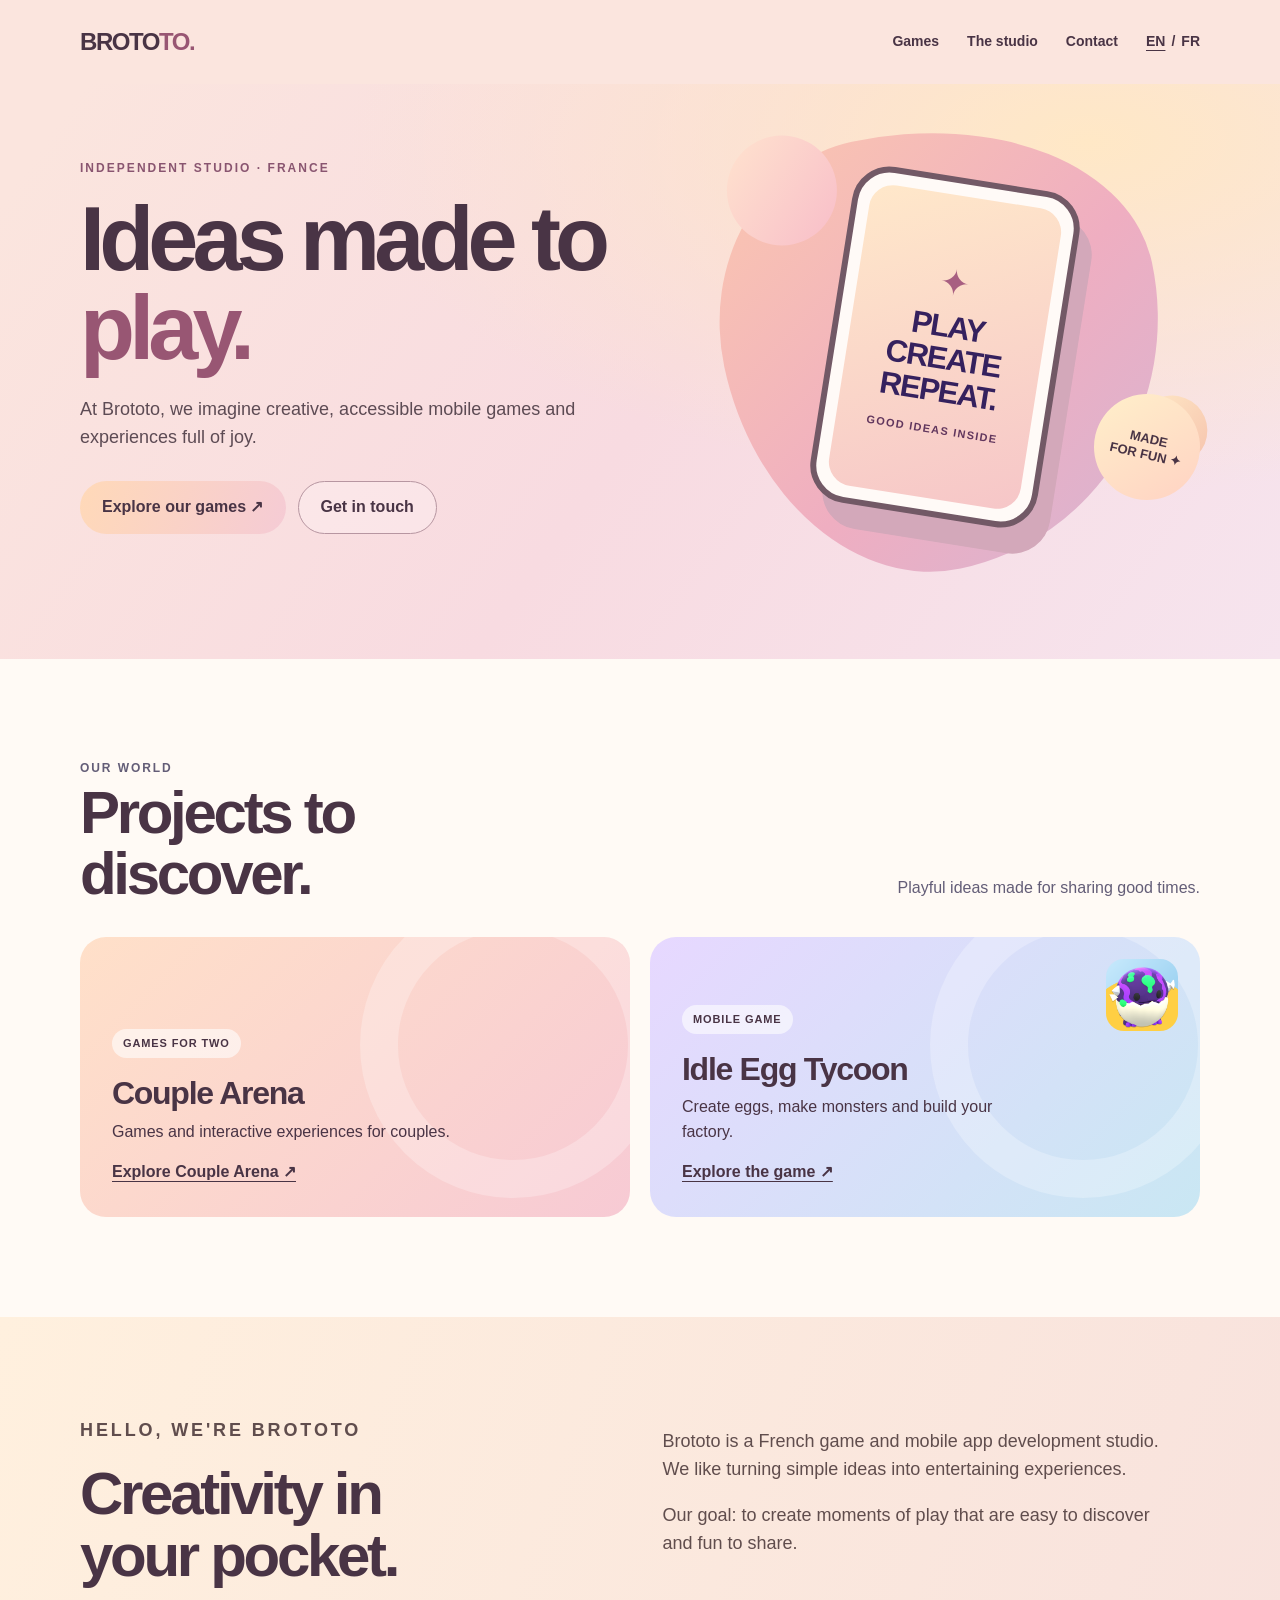
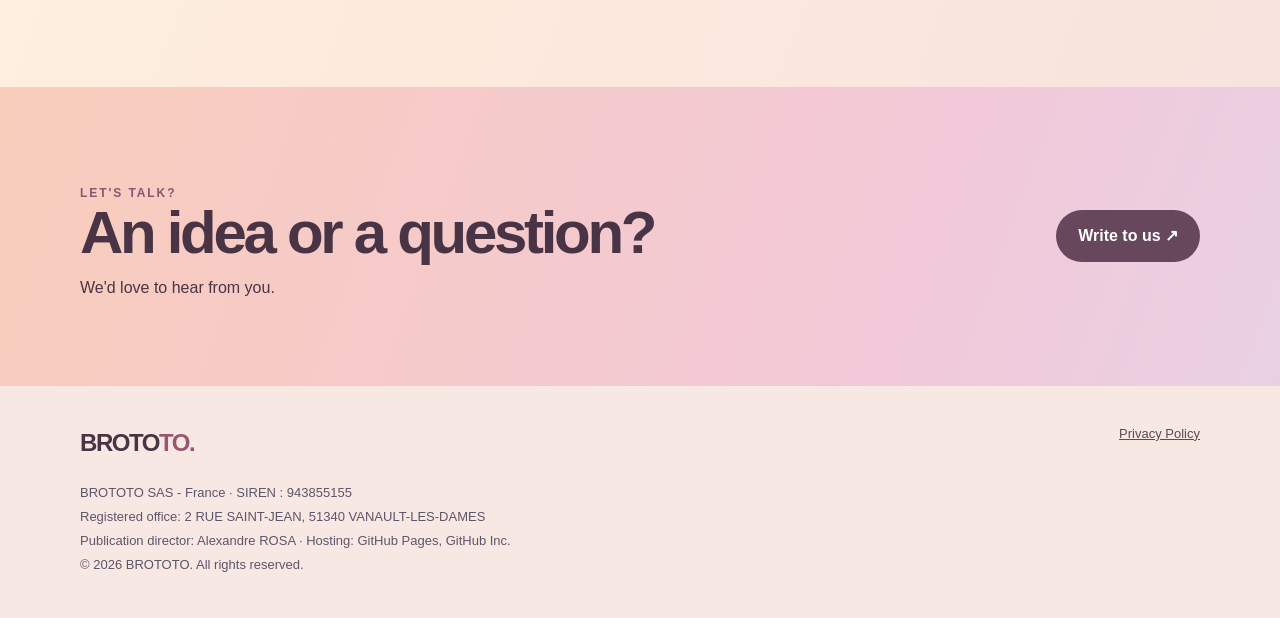
==== commit 235ae20c: "Add games catalog and Idle Egg Tycoon page" ====
--- a/index.html
+++ b/index.html
@@ -3,10 +3,11 @@
 <head>
   <meta charset="UTF-8">
   <meta name="viewport" content="width=device-width, initial-scale=1">
-  <meta name="description" content="Brototo is a French studio creating playful mobile games and experiences.">
+  <meta name="description" content="Brototo is a French studio creating playful mobile games and experiences." data-fr-content="Brototo est un studio français qui imagine des jeux et des expériences mobiles créatives.">
   <meta name="theme-color" content="#fbe5de">
-  <title>BROTOTO — Ideas made to play</title>
+  <title data-fr="BROTOTO — Des idées qui se jouent">BROTOTO — Ideas made to play</title>
   <link rel="icon" type="image/png" href="/favicon.png">
+  <script src="/assets/site.js" defer></script>
   <style>
     :root { color-scheme: light; --ink: #493445; --pink: #f8d2cc; --purple: #895570; --cream: #fffaf5; }
     * { box-sizing: border-box; }
@@ -57,7 +58,8 @@
     .project::after { content: ''; position: absolute; width: 230px; height: 230px; border: 38px solid rgba(255,255,255,.25); border-radius: 50%; right: -36px; top: -45px; }
     .project > * { position: relative; z-index: 1; }
     .project.couple { background: linear-gradient(135deg, #ffe0c9, #f7cad4); }
-    .project.future { background: linear-gradient(135deg, #f6d6d7, #e8d4e8); }
+    .project.egg { background: linear-gradient(135deg, #e7d8ff, #c9e7f3); }
+    .project-icon { position: absolute; z-index: 2; top: 22px; right: 22px; width: 72px; height: 72px; border-radius: 18px; }
     .pill { padding: 6px 11px; border-radius: 50px; background: rgba(255,255,255,.6); font-size: 11px; font-weight: 800; letter-spacing: .08em; text-transform: uppercase; }
     .project h3 { margin: 18px 0 8px; font-size: 32px; line-height: 1.1; letter-spacing: -.04em; }
     .project p { max-width: 360px; margin-bottom: 16px; }
@@ -98,7 +100,7 @@
       <a class="brand" href="#top" aria-label="Brototo">BROTO<span>TO.</span></a>
       <div class="site-links">
         <nav aria-label="Main navigation" data-fr-aria-label="Navigation principale">
-          <a href="#projets" data-fr="Projets">Projects</a>
+          <a href="/games/" data-lang-link data-fr="Jeux">Games</a>
           <a href="#studio" data-fr="Le studio">The studio</a>
           <a href="#contact">Contact</a>
         </nav>
@@ -118,7 +120,7 @@
           <h1><span data-fr="Des idées qui ">Ideas made to </span><em data-fr="se jouent.">play.</em></h1>
           <p class="intro" data-fr="Chez Brototo, nous imaginons des jeux et des expériences mobiles créatives, accessibles et pleines de bonne humeur.">At Brototo, we imagine creative, accessible mobile games and experiences full of joy.</p>
           <div class="actions">
-            <a class="button" href="#projets"><span data-fr="Découvrir nos projets">Explore our projects</span> <span aria-hidden="true">&nbsp;↗</span></a>
+            <a class="button" href="/games/" data-lang-link><span data-fr="Découvrir nos jeux">Explore our games</span> <span aria-hidden="true">&nbsp;↗</span></a>
             <a class="button secondary" href="#contact" data-fr="Nous contacter">Get in touch</a>
           </div>
         </div>
@@ -141,10 +143,12 @@
             <p data-fr="Des jeux et expériences interactives à partager en couple.">Games and interactive experiences for couples.</p>
             <a href="https://couple-arena.com" data-fr="Découvrir Couple Arena ↗">Explore Couple Arena ↗</a>
           </article>
-          <article class="project future">
-            <span class="pill" data-fr="En préparation">Coming soon</span>
-            <h3 data-fr="La suite arrive.">More to come.</h3>
-            <p data-fr="De nouvelles idées et de nouveaux jeux mobiles prennent forme chez Brototo.">New ideas and mobile games are taking shape at Brototo.</p>
+          <article class="project egg">
+            <img class="project-icon" src="/games/idle-egg-tycoon/assets/icon.png" alt="" width="512" height="512" loading="lazy">
+            <span class="pill" data-fr="Jeu mobile">Mobile game</span>
+            <h3>Idle Egg Tycoon</h3>
+            <p data-fr="Créez des œufs, faites naître des monstres et développez votre usine.">Create eggs, make monsters and build your factory.</p>
+            <a href="/games/idle-egg-tycoon/" data-lang-link data-fr="Découvrir le jeu ↗">Explore the game ↗</a>
           </article>
         </div>
       </div>
@@ -186,21 +190,5 @@
       </div>
     </div>
   </footer>
-  <script>
-    if (new URLSearchParams(window.location.search).get('lang') === 'fr') {
-      document.documentElement.lang = 'fr';
-      document.title = 'BROTOTO — Des idées qui se jouent';
-      document.querySelector('meta[name="description"]').content =
-        'Brototo est un studio français qui imagine des jeux et des expériences mobiles créatives.';
-      document.querySelectorAll('[data-fr]').forEach(element => {
-        element.textContent = element.dataset.fr;
-      });
-      document.querySelectorAll('[data-fr-aria-label]').forEach(element => {
-        element.setAttribute('aria-label', element.dataset.frAriaLabel);
-      });
-      document.getElementById('language-en').removeAttribute('aria-current');
-      document.getElementById('language-fr').setAttribute('aria-current', 'page');
-    }
-  </script>
 </body>
 </html>
